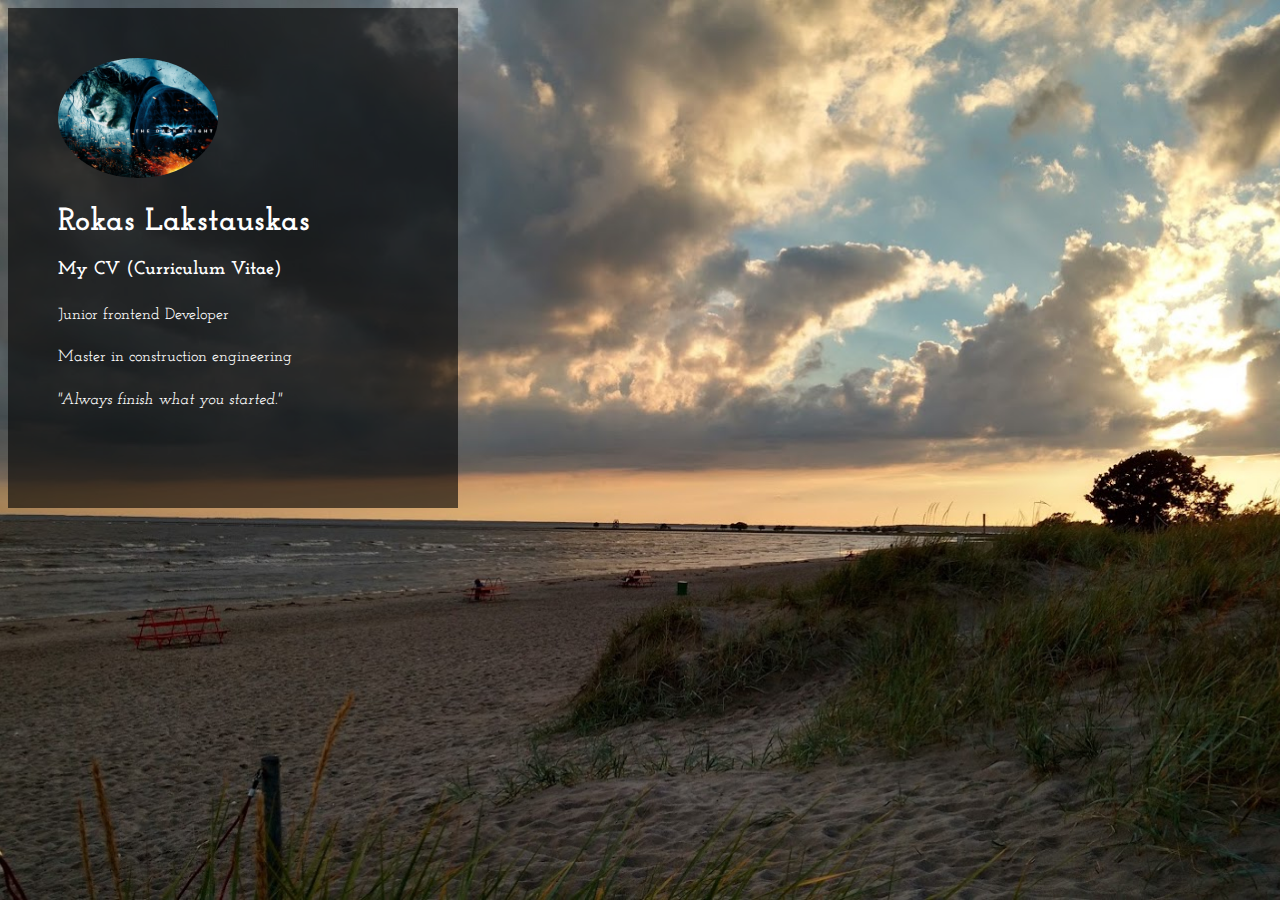
==== index.html @ e88f2b54 "a" ====
<!doctype html>
<html>

<head>
	
	<title>Personal web</title>
<link rel="stylesheet" type="text/css" href="second.css?version=1">
<link rel="stylesheet" type="text/css" href="//fonts.googleapis.com/css?family=Josefin+Slab" />
<link rel="stylesheet" href="font-awesome-4.7.0\css\font-awesome.css">
<meta http-equiv="pragma" content="no-cache" />
</head>

<body>
<div class="turinys">
<img src="joker.jpg" class="profile_pic">

<h1>Rokas Lakstauskas</h1>
<h3>My CV (Curriculum Vitae)</h3>
<p>Junior frontend Developer</p>
<p>Master in construction engineering</p>
<p id="citata">"Always finish what you started."</p>
<a href="https://www.facebook.com/profile.php?id=1566039269&ref=bookmarks" target="_blank"><i class="fa fa-facebook-square" style="font-size:40px" aria-hidden="true"></i></a>
<a href="https://www.linkedin.com/in/rokas-lakstauskas-57229288/ target="_blank"><i class="fa fa-linkedin-square" style="font-size: 40px" aria-hidden="true"></i></a>

</div>

</body>





</html>
---- second.css ----
html { 
  background: url(jura.jpg) no-repeat center center fixed; 
  -webkit-background-size: cover;
  -moz-background-size: cover;
  -o-background-size: cover;
  background-size: cover;
}

.turinys {
	background-color:rgba(0,0,0,0.6);
	color:white;
	padding: 50px;
	height: 400px;
	width: 350px;
	margin:200  auto;

}

#citata {
	font-style:italic;
}

 a:visited, a:link  {
    color: #fff;
    margin:5px;
    
}

div  {
	font-family: "Josefin Slab";
	
	font-style: normal;
	font-variant: normal;
	font-weight: 500;
	line-height: 26.4px;
}

.profile_pic {
	height: 120px;
	width: 160px;
	border-radius:50%;
}
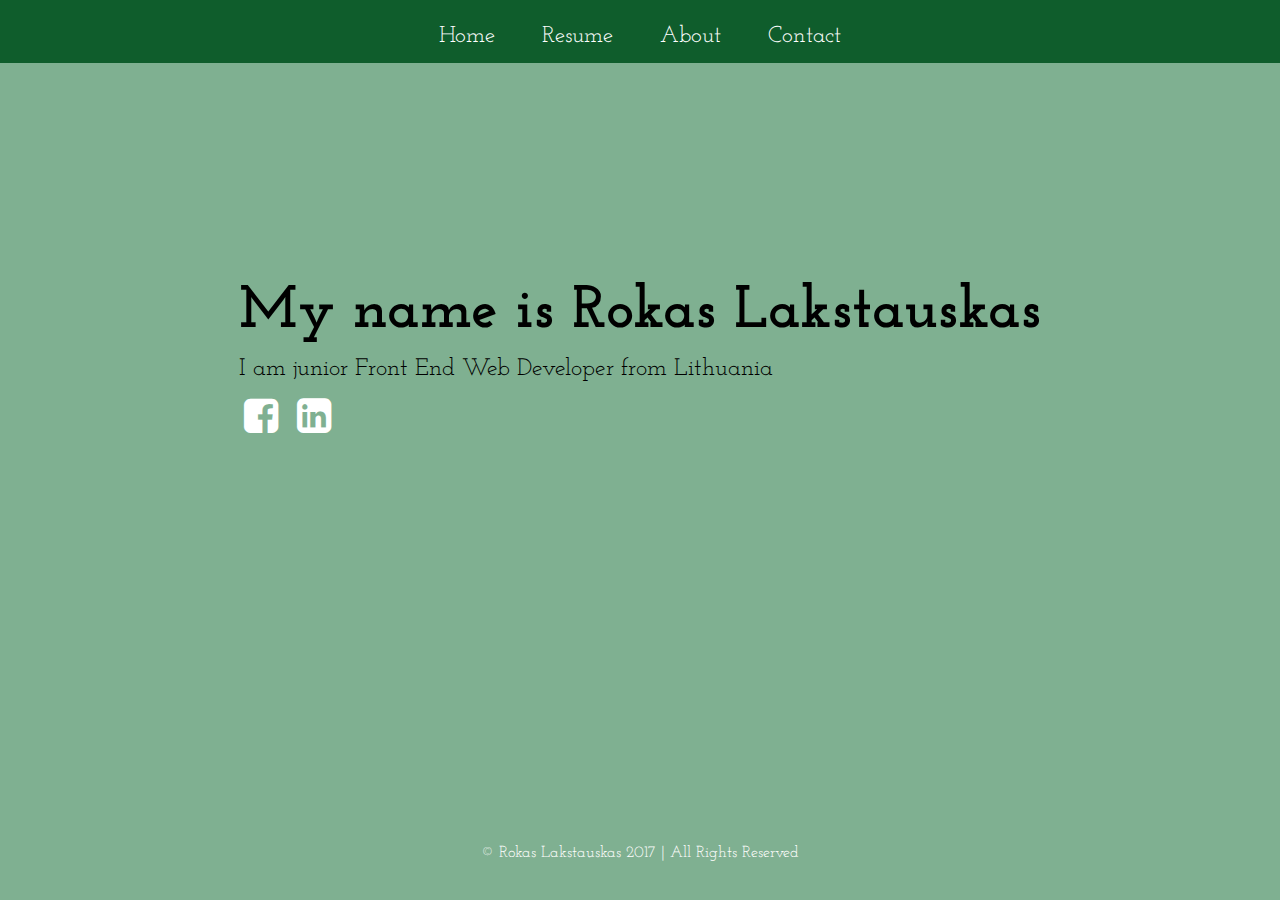
==== commit f203907b: "commit" ====
--- a/index.html
+++ b/index.html
@@ -1,33 +1,40 @@
 <!doctype html>
 <html>
+<head>
+<title>Home</title>
+ <link href="https://fonts.googleapis.com/css?family=Josefin+Slab" rel="stylesheet">
+<link type="text/css" rel="stylesheet" href="naujas.css"/>
+ <link rel="stylesheet" href="https://cdnjs.cloudflare.com/ajax/libs/font-awesome/4.7.0/css/font-awesome.min.css">
+</head>
+<body>
+	<header>
+	<nav>
+		
+		<ul>
+			<li><a href="index.html">Home</a></li>
+			<li><a href="#">Resume</a></li>
+			<li><a href="about.html">About</a></li>
+			<li><a href="contact.html">Contact</a></li>
+			
+		</ul>
+	</nav>
+	</header>
 
-<head>
-	
-	<title>Personal web</title>
-<link rel="stylesheet" type="text/css" href="second.css?version=1">
-<link rel="stylesheet" type="text/css" href="//fonts.googleapis.com/css?family=Josefin+Slab" />
-<link rel="stylesheet" href="font-awesome-4.7.0\css\font-awesome.css">
-<meta http-equiv="pragma" content="no-cache" />
-</head>
-
-<body>
-<div class="turinys">
-<img src="joker.jpg" class="profile_pic">
-
-<h1>Rokas Lakstauskas</h1>
-<h3>My CV (Curriculum Vitae)</h3>
-<p>Junior frontend Developer</p>
-<p>Master in construction engineering</p>
-<p id="citata">"Always finish what you started."</p>
+		<section class="contact">
+			<h1>My name is Rokas Lakstauskas</h1>
+			<p>I am junior Front End Web Developer from Lithuania</p>
+			
 <a href="https://www.facebook.com/profile.php?id=1566039269&ref=bookmarks" target="_blank"><i class="fa fa-facebook-square" style="font-size:40px" aria-hidden="true"></i></a>
 <a href="https://www.linkedin.com/in/rokas-lakstauskas-57229288/ target="_blank"><i class="fa fa-linkedin-square" style="font-size: 40px" aria-hidden="true"></i></a>
+		</section>
 
-</div>
+
+	
+
+
+		<footer>
+		<p>
+		© Rokas Lakstauskas 2017 | All Rights Reserved</p></footer>
 
 </body>
-
-
-
-
-
 </html>--- a/naujas.css
+++ b/naujas.css
@@ -0,0 +1,119 @@
+* {
+	margin: 0;
+padding: 0;
+}
+
+
+
+body {
+	margin:0;
+	font-family: 'Josefin Slab', serif;
+	background-color:rgba(41, 123, 72,0.6);
+}
+
+
+header {
+	background:rgba(15, 93, 44);
+	color:#fff;
+	padding: 15px 15px 5px 15px;
+	text-align:center;
+	
+}
+
+header h1{
+	margin:5px;
+	padding: 5px;
+	display:inline;
+	
+}
+
+nav ul{
+	margin:0;
+	display:inline;
+	float:middle;
+	font-family: "Josefin Slab";
+	font-size:23px;
+	
+	
+	
+}
+
+a:link{
+	text-decoration:none;
+}
+a:visited, a:link  {
+    color: #fff;
+    margin:5px;
+    
+}
+
+nav ul li{
+	list-style-type:none;
+	display:inline-block;
+	background-color:rgb(15, 93, 44);
+	color:white;
+	margin: 5px;
+	padding: 5px 10px;
+	
+}
+nav ul li a{
+	color:white;
+}
+
+
+.contact {
+	font-size:30px;
+	position:absolute;
+    top: 40%;
+    left: 50%;
+    margin-right: -50%;
+    transform: translate(-50%, -50%) 
+}
+
+.contact  p:first-child{
+	margin-top:40px;
+}
+
+.contact  p{
+	font-size:24px;
+	margin:15px 0;
+}
+
+
+
+.row {
+		
+}
+
+.col {
+	float:left;
+	
+}
+.contact  p:nth-child(1){
+	margin-top:40px;}
+footer {
+	   position:absolute;
+   bottom:0;
+   width:100%;
+   height:60px;   /* Height of the footer */
+  
+   text-align:center;
+   color:#fff;
+   
+	}
+
+footer p {
+	margin-top:5px;
+	}
+
+.profile_pic {
+	height: 300px;
+	
+border-radius: 50%;
+display: block;
+    margin-left: auto;
+    margin-right: auto;
+margin-bottom: 10px;
+
+}
+	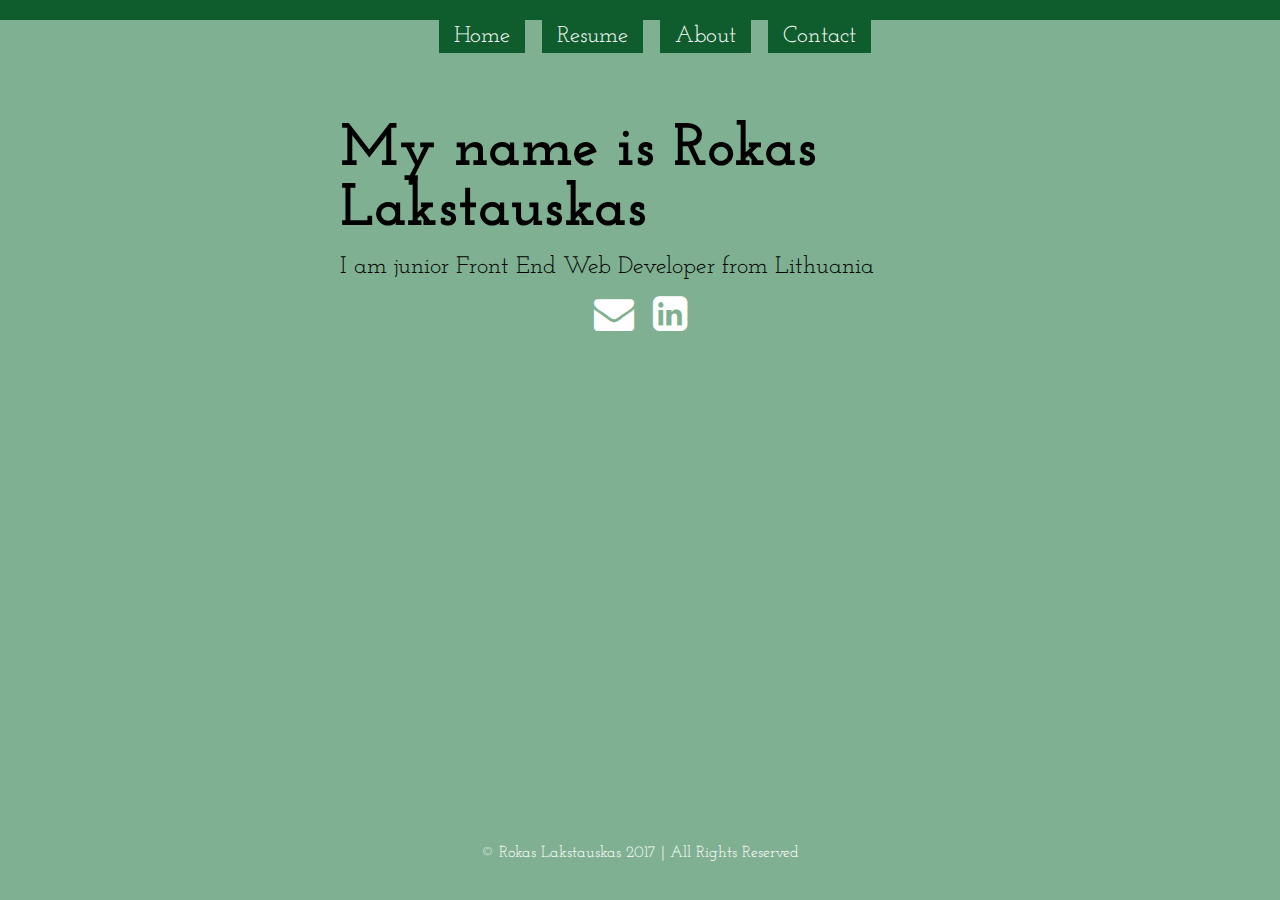
==== commit 1062f6f7: "keiciam" ====
--- a/index.html
+++ b/index.html
@@ -2,9 +2,10 @@
 <html>
 <head>
 <title>Home</title>
- <link href="https://fonts.googleapis.com/css?family=Josefin+Slab" rel="stylesheet">
+<meta charset="utf-8">
+<link href="https://fonts.googleapis.com/css?family=Josefin+Slab" rel="stylesheet">
 <link type="text/css" rel="stylesheet" href="naujas.css"/>
- <link rel="stylesheet" href="https://cdnjs.cloudflare.com/ajax/libs/font-awesome/4.7.0/css/font-awesome.min.css">
+<link rel="stylesheet" href="https://cdnjs.cloudflare.com/ajax/libs/font-awesome/4.7.0/css/font-awesome.min.css">
 </head>
 <body>
 	<header>
@@ -23,9 +24,10 @@
 		<section class="contact">
 			<h1>My name is Rokas Lakstauskas</h1>
 			<p>I am junior Front End Web Developer from Lithuania</p>
-			
-<a href="https://www.facebook.com/profile.php?id=1566039269&ref=bookmarks" target="_blank"><i class="fa fa-facebook-square" style="font-size:40px" aria-hidden="true"></i></a>
-<a href="https://www.linkedin.com/in/rokas-lakstauskas-57229288/ target="_blank"><i class="fa fa-linkedin-square" style="font-size: 40px" aria-hidden="true"></i></a>
+			<section id="ikonos">
+<a href="mailto:rokas.lakstauskas@gmail.com?Subject=Hello" target="_blank"><i class="fa fa-envelope" aria-hidden="true" style="font-size:40px" aria-hidden="true"></i></a>
+<a href="https://www.linkedin.com/in/rokas-lakstauskas-57229288/" target="_blank"><i class="fa fa-linkedin-square" style="font-size: 40px; text-align:center;" aria-hidden="true"></i></a>
+</section>
 		</section>
 
 
--- a/naujas.css
+++ b/naujas.css
@@ -1,5 +1,5 @@
 * {
-	margin: 0;
+margin: 0;
 padding: 0;
 }
 
@@ -13,10 +13,13 @@
 
 
 header {
+	position: static;
 	background:rgba(15, 93, 44);
 	color:#fff;
 	padding: 15px 15px 5px 15px;
 	text-align:center;
+
+
 	
 }
 
@@ -26,9 +29,17 @@
 	display:inline;
 	
 }
+nav {
+	z-index: 1;
+	margin: auto;
+	position: absolute;
+	float:middle;
+	width: 100%;
+
+}
 
 nav ul{
-	margin:0;
+	margin:auto;
 	display:inline;
 	float:middle;
 	font-family: "Josefin Slab";
@@ -63,11 +74,14 @@
 
 .contact {
 	font-size:30px;
-	position:absolute;
-    top: 40%;
-    left: 50%;
-    margin-right: -50%;
-    transform: translate(-50%, -50%) 
+margin:0 auto;
+   width: 600px;
+   position: relative;
+
+ margin-top:100px;
+ 
+
+
 }
 
 .contact  p:first-child{
@@ -81,25 +95,20 @@
 
 
 
-.row {
-		
-}
-
-.col {
-	float:left;
-	
 }
 .contact  p:nth-child(1){
 	margin-top:40px;}
 footer {
 	   position:absolute;
-   bottom:0;
+   bottom:0px;
    width:100%;
    height:60px;   /* Height of the footer */
-  
+  left: 0px;
    text-align:center;
    color:#fff;
-   
+   clear: both;
+   z-index: -1;
+  
 	}
 
 footer p {
@@ -107,13 +116,27 @@
 	}
 
 .profile_pic {
+	margin-left: auto;
+	margin-right: auto;
+	display: block;
+
 	height: 300px;
-	
-border-radius: 50%;
-display: block;
-    margin-left: auto;
-    margin-right: auto;
-margin-bottom: 10px;
+	border-radius:20%;
+	margin-bottom: 20px;
 
 }
-	+	
+#photo {
+	margin:0 auto;
+float:right;
+  position: relative;
+ 
+   width: 50%;
+}
+
+#ikonos   {
+
+
+	
+	text-align:center;
+}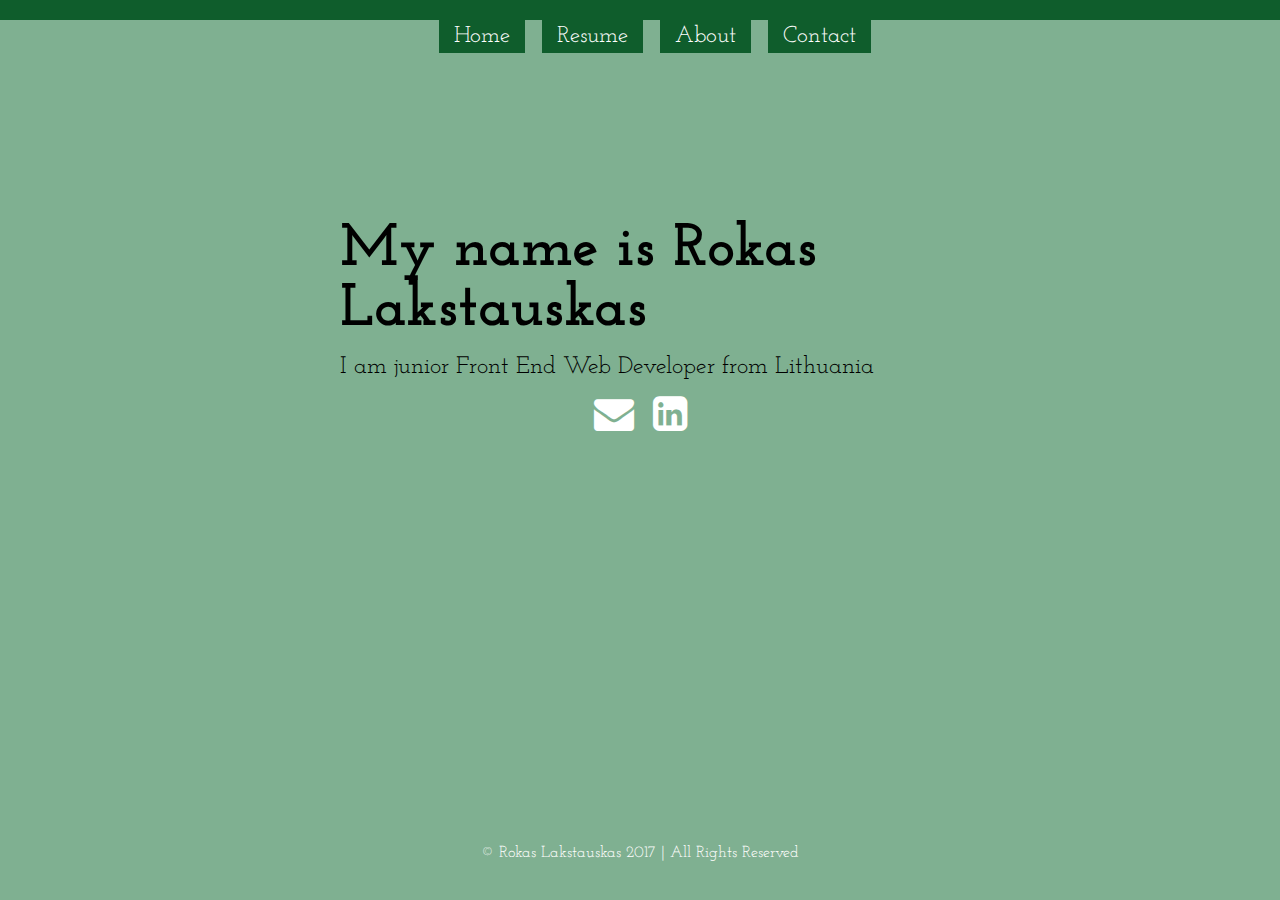
==== commit 7242f99f: "keiciam" ====
--- a/index.html
+++ b/index.html
@@ -13,7 +13,7 @@
 		
 		<ul>
 			<li><a href="index.html">Home</a></li>
-			<li><a href="#">Resume</a></li>
+			<li><a href="resume.html">Resume</a></li>
 			<li><a href="about.html">About</a></li>
 			<li><a href="contact.html">Contact</a></li>
 			
@@ -26,7 +26,7 @@
 			<p>I am junior Front End Web Developer from Lithuania</p>
 			<section id="ikonos">
 <a href="mailto:rokas.lakstauskas@gmail.com?Subject=Hello" target="_blank"><i class="fa fa-envelope" aria-hidden="true" style="font-size:40px" aria-hidden="true"></i></a>
-<a href="https://www.linkedin.com/in/rokas-lakstauskas-57229288/" target="_blank"><i class="fa fa-linkedin-square" style="font-size: 40px; text-align:center;" aria-hidden="true"></i></a>
+<a href="https://www.linkedin.com/in/rokas-lakstauskas-57229288/" target="_blank"><i class="fa fa-linkedin-square" style="font-size: 40px; " aria-hidden="true"></i></a>
 </section>
 		</section>
 
--- a/naujas.css
+++ b/naujas.css
@@ -75,12 +75,9 @@
 .contact {
 	font-size:30px;
 margin:0 auto;
-   width: 600px;
-   position: relative;
-
- margin-top:100px;
- 
-
+  width: 600px;
+  position: relative;
+ margin-top:200px;
 
 }
 
@@ -139,4 +136,14 @@
 
 	
 	text-align:center;
-}+}
+
+#cv {
+	position: relative;
+	width: 80%;
+	left: 10%;
+	height: 700px;
+	border: none;
+	margin-top:80px;
+}
+
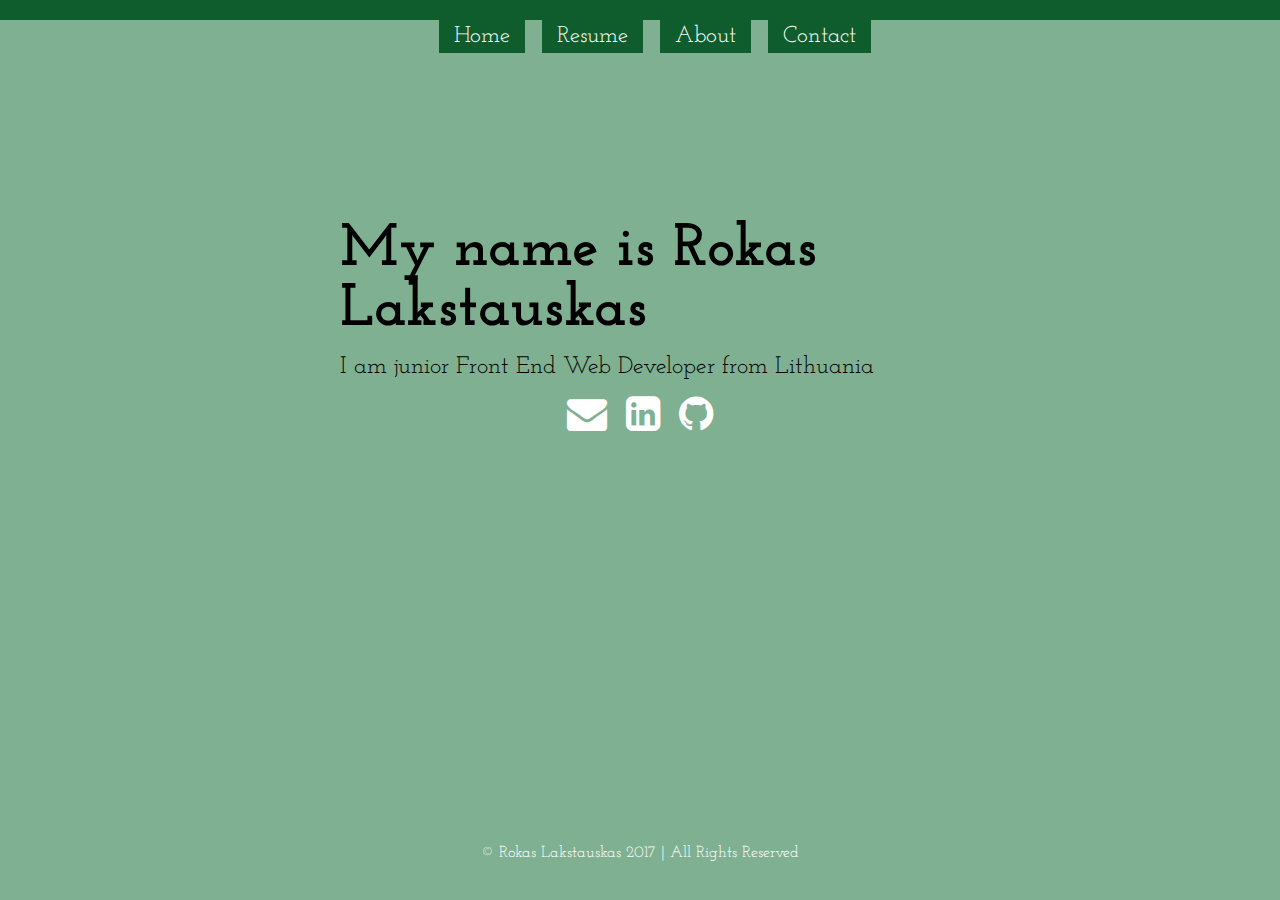
==== commit 8b873c17: "apktimai" ====
--- a/index.html
+++ b/index.html
@@ -27,6 +27,7 @@
 			<section id="ikonos">
 <a href="mailto:rokas.lakstauskas@gmail.com?Subject=Hello" target="_blank"><i class="fa fa-envelope" aria-hidden="true" style="font-size:40px" aria-hidden="true"></i></a>
 <a href="https://www.linkedin.com/in/rokas-lakstauskas-57229288/" target="_blank"><i class="fa fa-linkedin-square" style="font-size: 40px; " aria-hidden="true"></i></a>
+<a href="https://github.com/rokiszb/" target="_blank"><i class="fa fa-github" style="font-size: 40px; " aria-hidden="true"></i></a>
 </section>
 		</section>
 
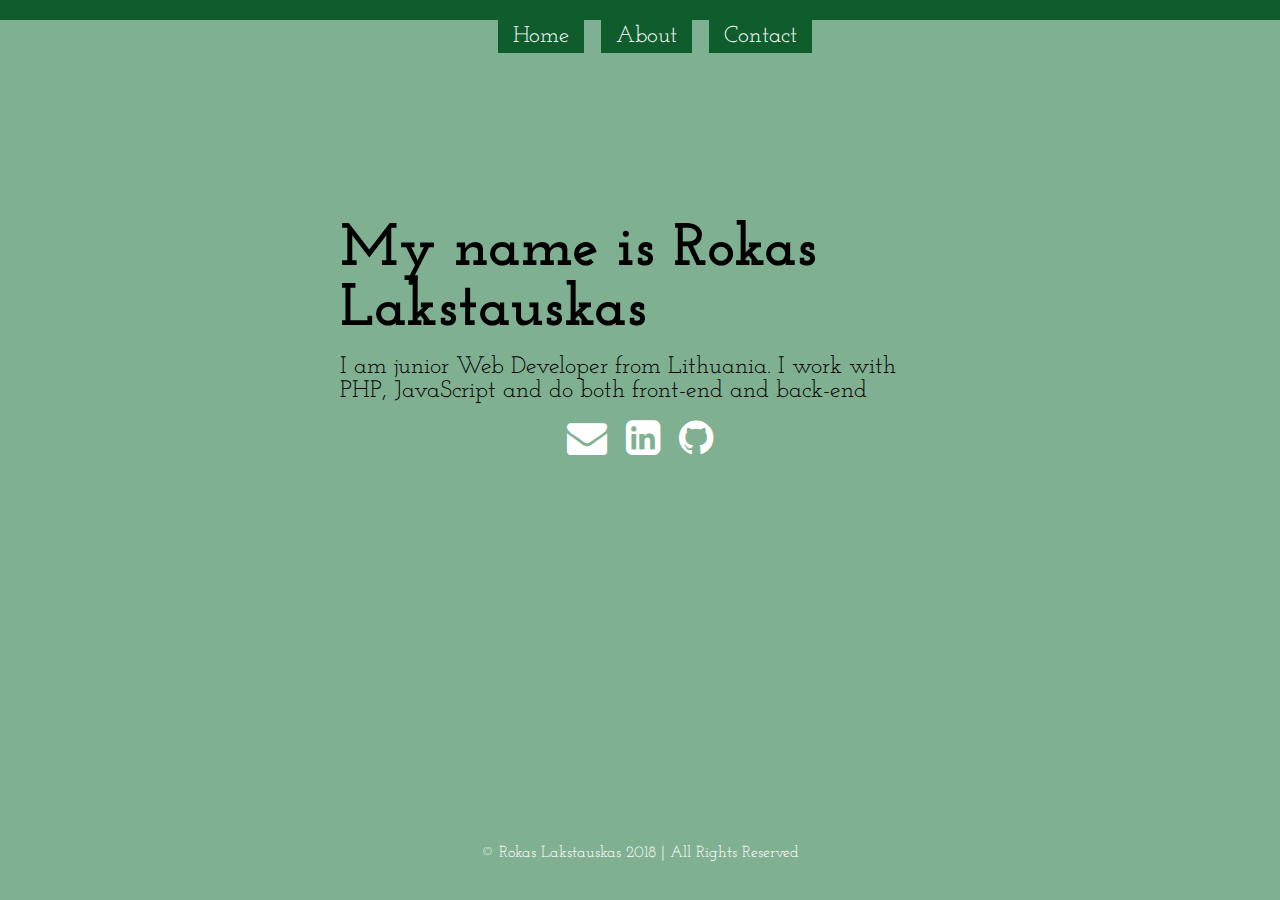
==== commit 90488a38: "beautified" ====
--- a/index.html
+++ b/index.html
@@ -1,43 +1,40 @@
 <!doctype html>
 <html>
+
 <head>
-<title>Home</title>
-<meta charset="utf-8">
-<link href="https://fonts.googleapis.com/css?family=Josefin+Slab" rel="stylesheet">
-<link type="text/css" rel="stylesheet" href="naujas.css"/>
-<link rel="stylesheet" href="https://cdnjs.cloudflare.com/ajax/libs/font-awesome/4.7.0/css/font-awesome.min.css">
+	<title>Home</title>
+	<meta charset="utf-8">
+	<link href="https://fonts.googleapis.com/css?family=Josefin+Slab" rel="stylesheet">
+	<link type="text/css" rel="stylesheet" href="naujas.css" />
+	<link rel="stylesheet" href="https://cdnjs.cloudflare.com/ajax/libs/font-awesome/4.7.0/css/font-awesome.min.css">
 </head>
+
 <body>
 	<header>
-	<nav>
-		
-		<ul>
-			<li><a href="index.html">Home</a></li>
-			<li><a href="resume.html">Resume</a></li>
-			<li><a href="about.html">About</a></li>
-			<li><a href="contact.html">Contact</a></li>
-			
-		</ul>
-	</nav>
+		<nav>
+
+			<ul>
+				<li><a href="index.html">Home</a></li>
+				<li><a href="about.html">About</a></li>
+				<li><a href="contact.html">Contact</a></li>
+
+			</ul>
+		</nav>
 	</header>
+	<section class="contact">
+		<h1>My name is Rokas Lakstauskas</h1>
+		<p>I am junior Web Developer from Lithuania. I work with PHP, JavaScript and do both front-end and back-end</p>
+		<section id="ikonos">
+			<a href="mailto:rokas.lakstauskas@gmail.com?Subject=Hello" target="_blank"><i class="fa fa-envelope" aria-hidden="true"
+				 style="font-size:40px" aria-hidden="true"></i></a>
+			<a href="https://www.linkedin.com/in/rokas-lakstauskas-57229288/" target="_blank"><i class="fa fa-linkedin-square"
+				 style="font-size: 40px; " aria-hidden="true"></i></a>
+			<a href="https://github.com/rokiszb/" target="_blank"><i class="fa fa-github" style="font-size: 40px; " aria-hidden="true"></i></a>
+		</section>
+	</section>
+	<footer>
+		<p>© Rokas Lakstauskas 2018 | All Rights Reserved</p>
+	</footer>
+</body>
 
-		<section class="contact">
-			<h1>My name is Rokas Lakstauskas</h1>
-			<p>I am junior Front End Web Developer from Lithuania</p>
-			<section id="ikonos">
-<a href="mailto:rokas.lakstauskas@gmail.com?Subject=Hello" target="_blank"><i class="fa fa-envelope" aria-hidden="true" style="font-size:40px" aria-hidden="true"></i></a>
-<a href="https://www.linkedin.com/in/rokas-lakstauskas-57229288/" target="_blank"><i class="fa fa-linkedin-square" style="font-size: 40px; " aria-hidden="true"></i></a>
-<a href="https://github.com/rokiszb/" target="_blank"><i class="fa fa-github" style="font-size: 40px; " aria-hidden="true"></i></a>
-</section>
-		</section>
-
-
-	
-
-
-		<footer>
-		<p>
-		© Rokas Lakstauskas 2017 | All Rights Reserved</p></footer>
-
-</body>
 </html>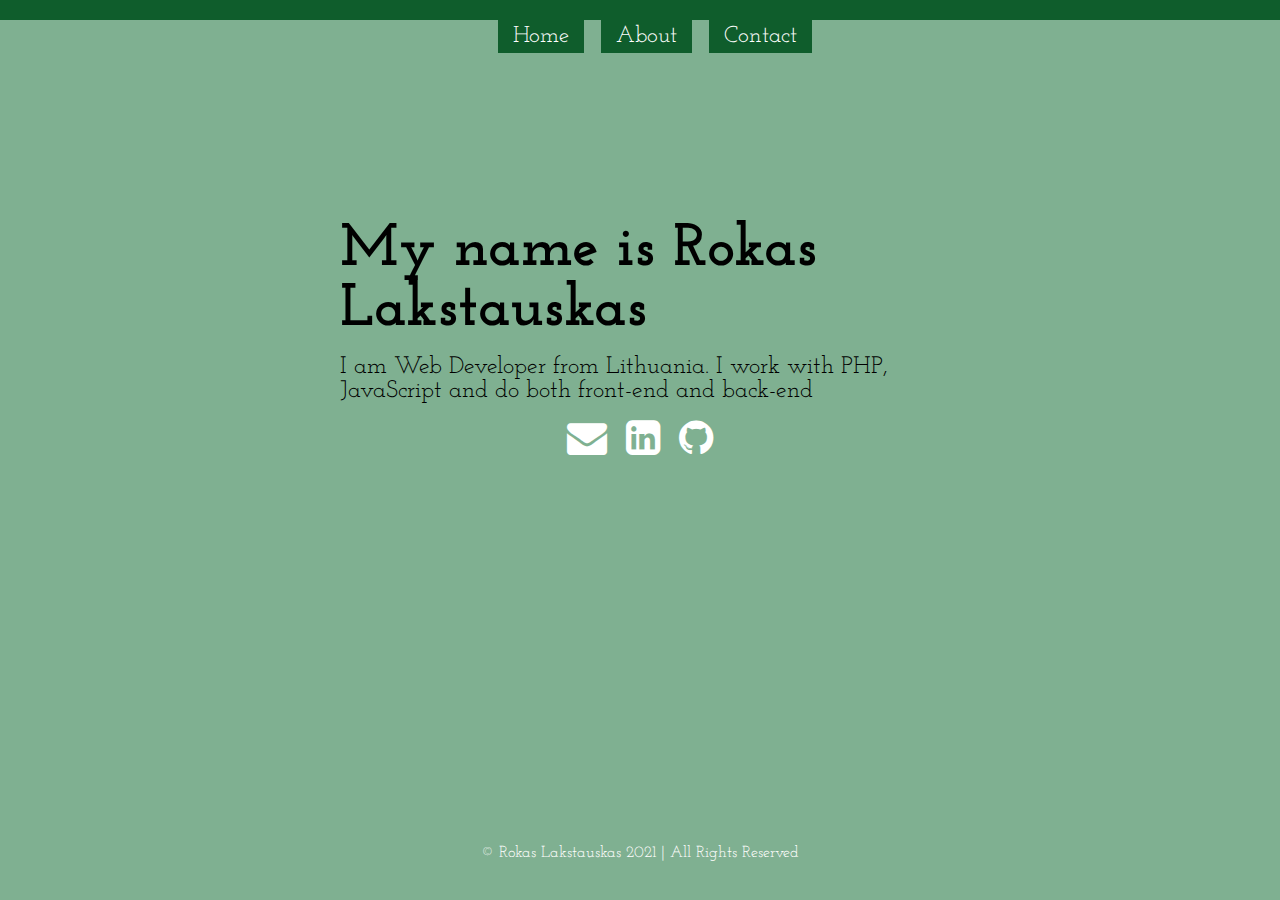
==== commit 5c5833d4: "update" ====
--- a/index.html
+++ b/index.html
@@ -1,5 +1,5 @@
 <!doctype html>
-<html>
+<html lang="">
 
 <head>
 	<title>Home</title>
@@ -23,9 +23,9 @@
 	</header>
 	<section class="contact">
 		<h1>My name is Rokas Lakstauskas</h1>
-		<p>I am junior Web Developer from Lithuania. I work with PHP, JavaScript and do both front-end and back-end</p>
+		<p>I am Web Developer from Lithuania. I work with PHP, JavaScript and do both front-end and back-end</p>
 		<section id="ikonos">
-			<a href="mailto:rokas.lakstauskas@gmail.com?Subject=Hello" target="_blank"><i class="fa fa-envelope" aria-hidden="true"
+			<a href="mailto:rokas.lakstauskas@gmail.com?Subject=Hello" target="_blank"><i class="fa fa-envelope"
 				 style="font-size:40px" aria-hidden="true"></i></a>
 			<a href="https://www.linkedin.com/in/rokas-lakstauskas-57229288/" target="_blank"><i class="fa fa-linkedin-square"
 				 style="font-size: 40px; " aria-hidden="true"></i></a>
@@ -33,7 +33,7 @@
 		</section>
 	</section>
 	<footer>
-		<p>© Rokas Lakstauskas 2018 | All Rights Reserved</p>
+		<p>© Rokas Lakstauskas 2021 | All Rights Reserved</p>
 	</footer>
 </body>
 
